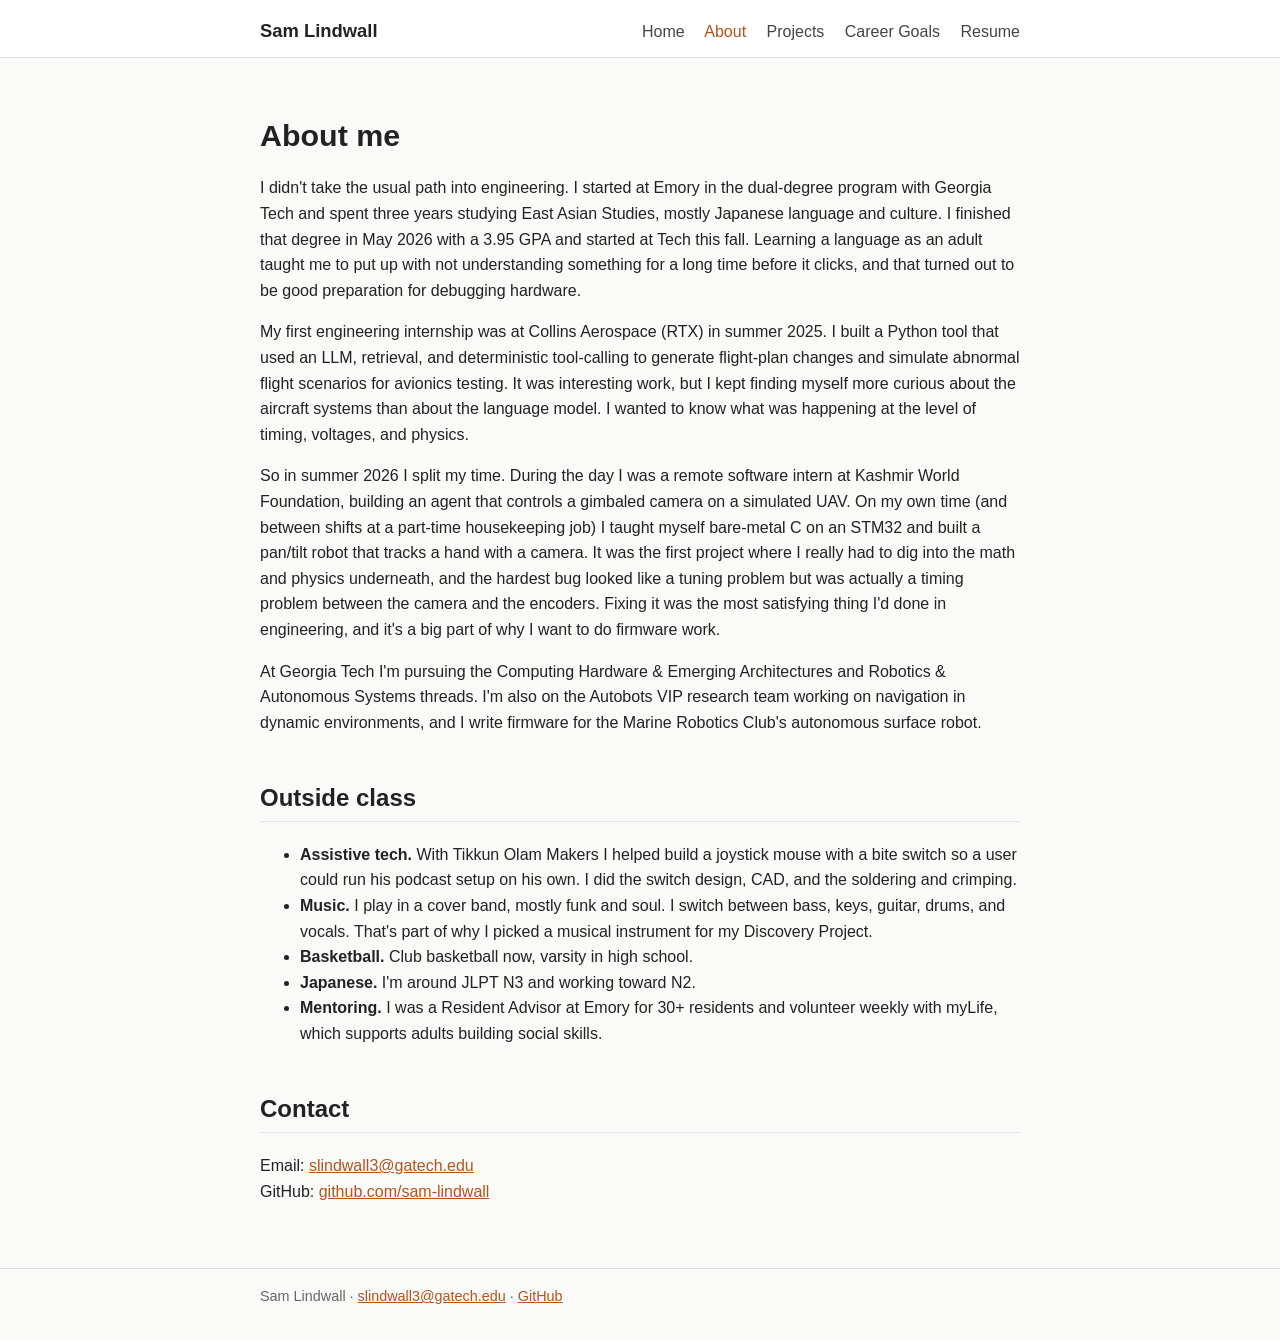
==== about.html @ 856a86d1 "Add files via upload" ====
<!DOCTYPE html>
<html lang="en">
<head>
  <meta charset="utf-8">
  <meta name="viewport" content="width=device-width, initial-scale=1">
  <title>About | Sam Lindwall</title>
  <link rel="stylesheet" href="style.css">
</head>
<body>
<header>
  <div class="wrap">
    <a class="name" href="index.html">Sam Lindwall</a>
    <nav>
      <a href="index.html">Home</a>
      <a href="about.html" class="here">About</a>
      <a href="projects.html">Projects</a>
      <a href="goals.html">Career Goals</a>
      <a href="resume.html">Resume</a>
    </nav>
  </div>
</header>
<main>
  <div class="wrap">
<h1>About me</h1>

<p>I didn't take the usual path into engineering. I started at Emory in the dual-degree program with Georgia Tech and spent three years studying East Asian Studies, mostly Japanese language and culture. I finished that degree in May 2026 with a 3.95 GPA and started at Tech this fall. Learning a language as an adult taught me to put up with not understanding something for a long time before it clicks, and that turned out to be good preparation for debugging hardware.</p>

<p>My first engineering internship was at Collins Aerospace (RTX) in summer 2025. I built a Python tool that used an LLM, retrieval, and deterministic tool-calling to generate flight-plan changes and simulate abnormal flight scenarios for avionics testing. It was interesting work, but I kept finding myself more curious about the aircraft systems than about the language model. I wanted to know what was happening at the level of timing, voltages, and physics.</p>

<p>So in summer 2026 I split my time. During the day I was a remote software intern at Kashmir World Foundation, building an agent that controls a gimbaled camera on a simulated UAV. On my own time (and between shifts at a part-time housekeeping job) I taught myself bare-metal C on an STM32 and built a pan/tilt robot that tracks a hand with a camera. It was the first project where I really had to dig into the math and physics underneath, and the hardest bug looked like a tuning problem but was actually a timing problem between the camera and the encoders. Fixing it was the most satisfying thing I'd done in engineering, and it's a big part of why I want to do firmware work.</p>

<p>At Georgia Tech I'm pursuing the Computing Hardware &amp; Emerging Architectures and Robotics &amp; Autonomous Systems threads. I'm also on the Autobots VIP research team working on navigation in dynamic environments, and I write firmware for the Marine Robotics Club's autonomous surface robot.</p>

<h2>Outside class</h2>
<ul>
  <li><strong>Assistive tech.</strong> With Tikkun Olam Makers I helped build a joystick mouse with a bite switch so a user could run his podcast setup on his own. I did the switch design, CAD, and the soldering and crimping.</li>
  <li><strong>Music.</strong> I play in a cover band, mostly funk and soul. I switch between bass, keys, guitar, drums, and vocals. That's part of why I picked a musical instrument for my Discovery Project.</li>
  <li><strong>Basketball.</strong> Club basketball now, varsity in high school.</li>
  <li><strong>Japanese.</strong> I'm around JLPT N3 and working toward N2.</li>
  <li><strong>Mentoring.</strong> I was a Resident Advisor at Emory for 30+ residents and volunteer weekly with myLife, which supports adults building social skills.</li>
</ul>

<h2>Contact</h2>
<p>Email: <a href="mailto:slindwall3@gatech.edu">slindwall3@gatech.edu</a><br>
GitHub: <a href="https://github.com/sam-lindwall">github.com/sam-lindwall</a></p>

  </div>
</main>
<footer>
  <div class="wrap">
    Sam Lindwall &middot; <a href="mailto:slindwall3@gatech.edu">slindwall3@gatech.edu</a> &middot; <a href="https://github.com/sam-lindwall">GitHub</a>
  </div>
</footer>
</body>
</html>
---- style.css ----
/* Simple shared styles for every page */
body {
  font-family: -apple-system, "Segoe UI", Roboto, Helvetica, Arial, sans-serif;
  line-height: 1.6;
  color: #222;
  background: #fafaf8;
  margin: 0;
}

.wrap {
  max-width: 760px;
  margin: 0 auto;
  padding: 0 20px;
}

header {
  border-bottom: 1px solid #ddd;
  background: #fff;
}

header .wrap {
  display: flex;
  flex-wrap: wrap;
  align-items: baseline;
  justify-content: space-between;
  padding-top: 16px;
  padding-bottom: 12px;
}

.name {
  font-weight: bold;
  font-size: 1.15em;
  color: #222;
  text-decoration: none;
}

nav a {
  margin-left: 16px;
  color: #444;
  text-decoration: none;
}

nav a:hover,
nav a.here {
  color: #b3541e;
}

main {
  padding: 32px 0 48px;
}

h1 { font-size: 1.9em; margin-bottom: 0.3em; }
h2 { margin-top: 1.8em; border-bottom: 1px solid #e5e5e5; padding-bottom: 4px; }
h3 { margin-bottom: 0.2em; }

a { color: #b3541e; }

.sub {
  color: #666;
  margin-top: 0;
}

.card {
  background: #fff;
  border: 1px solid #e2e2e2;
  border-radius: 6px;
  padding: 16px 20px;
  margin: 16px 0;
}

.card h3 { margin-top: 0; }

.tags {
  font-size: 0.85em;
  color: #666;
}

.status {
  display: inline-block;
  font-size: 0.8em;
  background: #fbeee4;
  color: #8a3d12;
  padding: 1px 8px;
  border-radius: 10px;
}

.placeholder {
  border: 2px dashed #ccc;
  color: #888;
  text-align: center;
  padding: 48px 16px;
  border-radius: 6px;
  margin: 16px 0;
}

figure { margin: 20px 0; }
figure img { max-width: 100%; border-radius: 6px; }
figcaption { font-size: 0.9em; color: #666; }

iframe.resume {
  width: 100%;
  height: 900px;
  border: 1px solid #ddd;
}

.button {
  display: inline-block;
  background: #b3541e;
  color: #fff;
  padding: 8px 16px;
  border-radius: 4px;
  text-decoration: none;
}

table { border-collapse: collapse; width: 100%; }
td { padding: 6px 8px; border-bottom: 1px solid #eee; vertical-align: top; }
td:first-child { white-space: nowrap; font-weight: bold; width: 130px; }

footer {
  border-top: 1px solid #ddd;
  font-size: 0.9em;
  color: #666;
  padding: 16px 0 32px;
}

@media (max-width: 560px) {
  nav a { margin-left: 0; margin-right: 14px; }
  iframe.resume { height: 500px; }
}
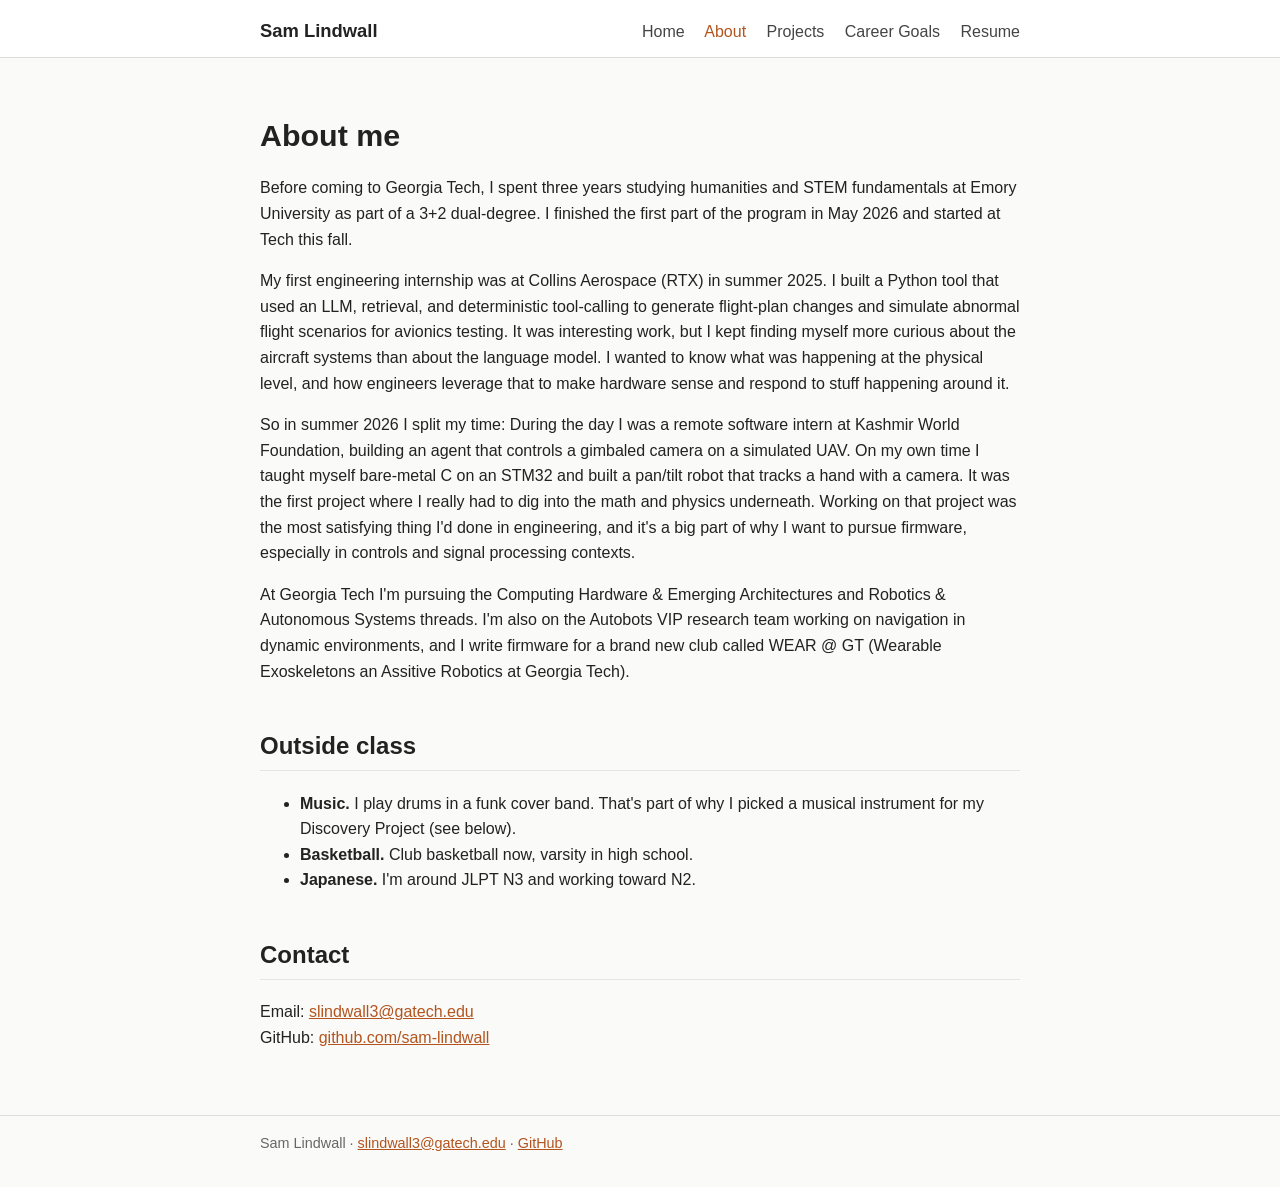
==== commit 503d1695: "Revise About section with updated experiences Updated personal background and project details in the" ====
--- a/about.html
+++ b/about.html
@@ -23,21 +23,19 @@
   <div class="wrap">
 <h1>About me</h1>
 
-<p>I didn't take the usual path into engineering. I started at Emory in the dual-degree program with Georgia Tech and spent three years studying East Asian Studies, mostly Japanese language and culture. I finished that degree in May 2026 with a 3.95 GPA and started at Tech this fall. Learning a language as an adult taught me to put up with not understanding something for a long time before it clicks, and that turned out to be good preparation for debugging hardware.</p>
+<p>Before coming to Georgia Tech, I spent three years studying humanities and STEM fundamentals at Emory University as part of a 3+2 dual-degree. I finished the first part of the program in May 2026 and started at Tech this fall. </p>
 
-<p>My first engineering internship was at Collins Aerospace (RTX) in summer 2025. I built a Python tool that used an LLM, retrieval, and deterministic tool-calling to generate flight-plan changes and simulate abnormal flight scenarios for avionics testing. It was interesting work, but I kept finding myself more curious about the aircraft systems than about the language model. I wanted to know what was happening at the level of timing, voltages, and physics.</p>
+<p>My first engineering internship was at Collins Aerospace (RTX) in summer 2025. I built a Python tool that used an LLM, retrieval, and deterministic tool-calling to generate flight-plan changes and simulate abnormal flight scenarios for avionics testing. It was interesting work, but I kept finding myself more curious about the aircraft systems than about the language model. I wanted to know what was happening at the physical level, and how engineers leverage that to make hardware sense and respond to stuff happening around it. </p>
 
-<p>So in summer 2026 I split my time. During the day I was a remote software intern at Kashmir World Foundation, building an agent that controls a gimbaled camera on a simulated UAV. On my own time (and between shifts at a part-time housekeeping job) I taught myself bare-metal C on an STM32 and built a pan/tilt robot that tracks a hand with a camera. It was the first project where I really had to dig into the math and physics underneath, and the hardest bug looked like a tuning problem but was actually a timing problem between the camera and the encoders. Fixing it was the most satisfying thing I'd done in engineering, and it's a big part of why I want to do firmware work.</p>
+<p>So in summer 2026 I split my time: During the day I was a remote software intern at Kashmir World Foundation, building an agent that controls a gimbaled camera on a simulated UAV. On my own time I taught myself bare-metal C on an STM32 and built a pan/tilt robot that tracks a hand with a camera. It was the first project where I really had to dig into the math and physics underneath. Working on that project was the most satisfying thing I'd done in engineering, and it's a big part of why I want to pursue firmware, especially in controls and signal processing contexts.</p>
 
-<p>At Georgia Tech I'm pursuing the Computing Hardware &amp; Emerging Architectures and Robotics &amp; Autonomous Systems threads. I'm also on the Autobots VIP research team working on navigation in dynamic environments, and I write firmware for the Marine Robotics Club's autonomous surface robot.</p>
+<p>At Georgia Tech I'm pursuing the Computing Hardware &amp; Emerging Architectures and Robotics &amp; Autonomous Systems threads. I'm also on the Autobots VIP research team working on navigation in dynamic environments, and I write firmware for a brand new club called WEAR @ GT (Wearable Exoskeletons an Assitive Robotics at Georgia Tech).</p>
 
 <h2>Outside class</h2>
 <ul>
-  <li><strong>Assistive tech.</strong> With Tikkun Olam Makers I helped build a joystick mouse with a bite switch so a user could run his podcast setup on his own. I did the switch design, CAD, and the soldering and crimping.</li>
-  <li><strong>Music.</strong> I play in a cover band, mostly funk and soul. I switch between bass, keys, guitar, drums, and vocals. That's part of why I picked a musical instrument for my Discovery Project.</li>
+  <li><strong>Music.</strong> I play drums in a funk cover band. That's part of why I picked a musical instrument for my Discovery Project (see below).</li>
   <li><strong>Basketball.</strong> Club basketball now, varsity in high school.</li>
   <li><strong>Japanese.</strong> I'm around JLPT N3 and working toward N2.</li>
-  <li><strong>Mentoring.</strong> I was a Resident Advisor at Emory for 30+ residents and volunteer weekly with myLife, which supports adults building social skills.</li>
 </ul>
 
 <h2>Contact</h2>
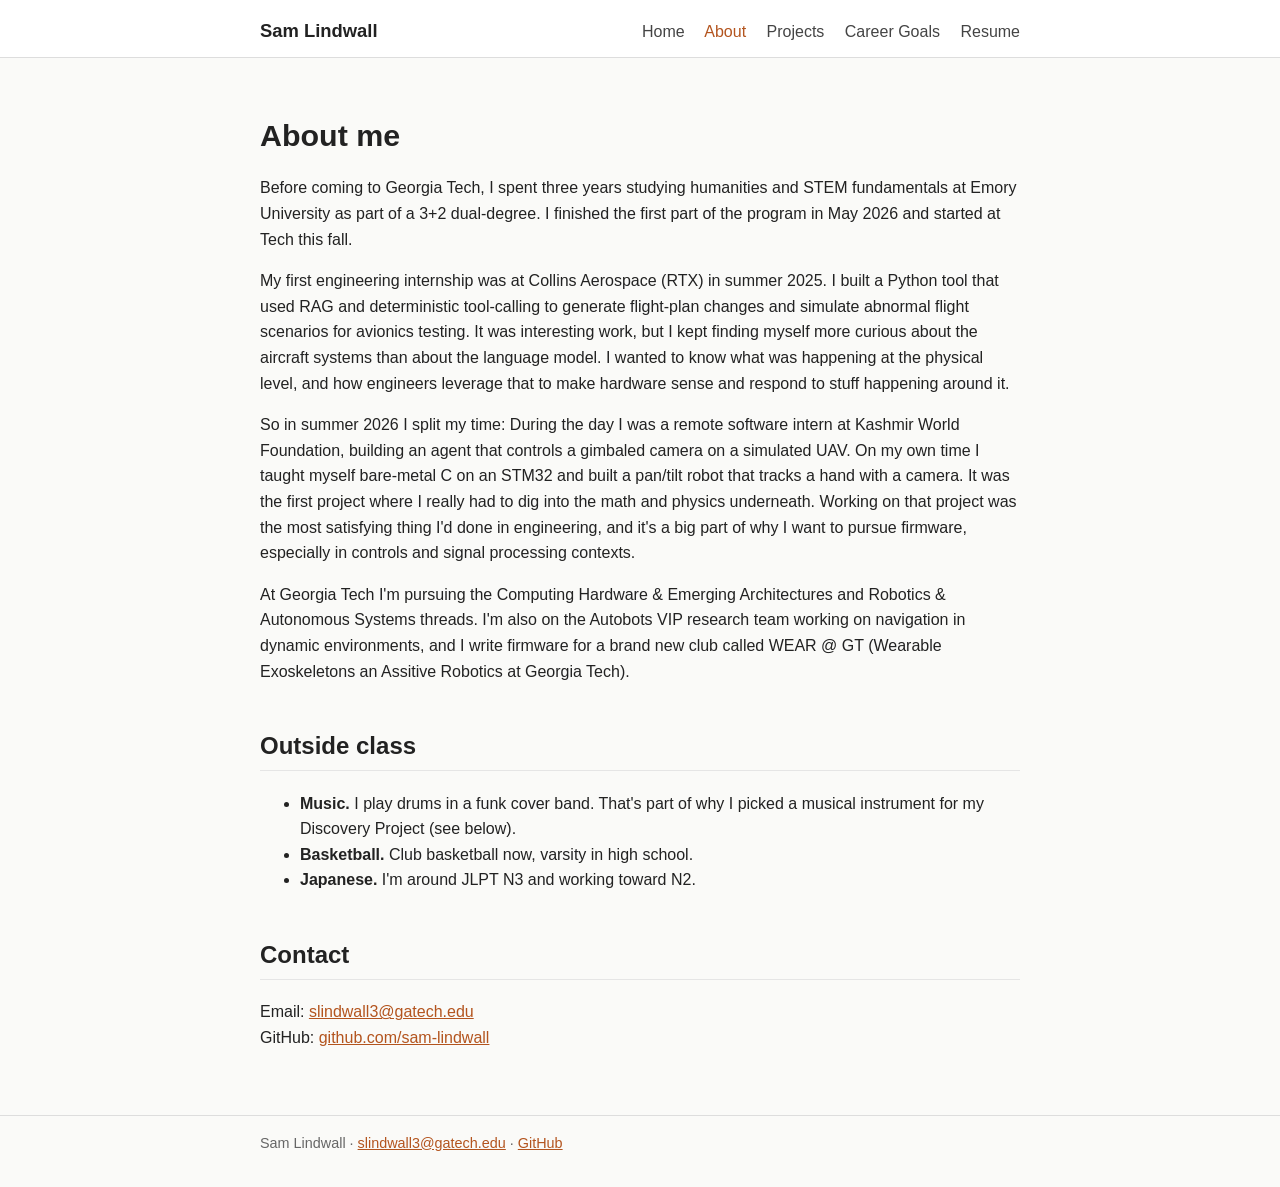
==== commit 9c0c637f: "Update internship description with RAG terminology" ====
--- a/about.html
+++ b/about.html
@@ -25,7 +25,7 @@
 
 <p>Before coming to Georgia Tech, I spent three years studying humanities and STEM fundamentals at Emory University as part of a 3+2 dual-degree. I finished the first part of the program in May 2026 and started at Tech this fall. </p>
 
-<p>My first engineering internship was at Collins Aerospace (RTX) in summer 2025. I built a Python tool that used an LLM, retrieval, and deterministic tool-calling to generate flight-plan changes and simulate abnormal flight scenarios for avionics testing. It was interesting work, but I kept finding myself more curious about the aircraft systems than about the language model. I wanted to know what was happening at the physical level, and how engineers leverage that to make hardware sense and respond to stuff happening around it. </p>
+<p>My first engineering internship was at Collins Aerospace (RTX) in summer 2025. I built a Python tool that used RAG and deterministic tool-calling to generate flight-plan changes and simulate abnormal flight scenarios for avionics testing. It was interesting work, but I kept finding myself more curious about the aircraft systems than about the language model. I wanted to know what was happening at the physical level, and how engineers leverage that to make hardware sense and respond to stuff happening around it. </p>
 
 <p>So in summer 2026 I split my time: During the day I was a remote software intern at Kashmir World Foundation, building an agent that controls a gimbaled camera on a simulated UAV. On my own time I taught myself bare-metal C on an STM32 and built a pan/tilt robot that tracks a hand with a camera. It was the first project where I really had to dig into the math and physics underneath. Working on that project was the most satisfying thing I'd done in engineering, and it's a big part of why I want to pursue firmware, especially in controls and signal processing contexts.</p>
 
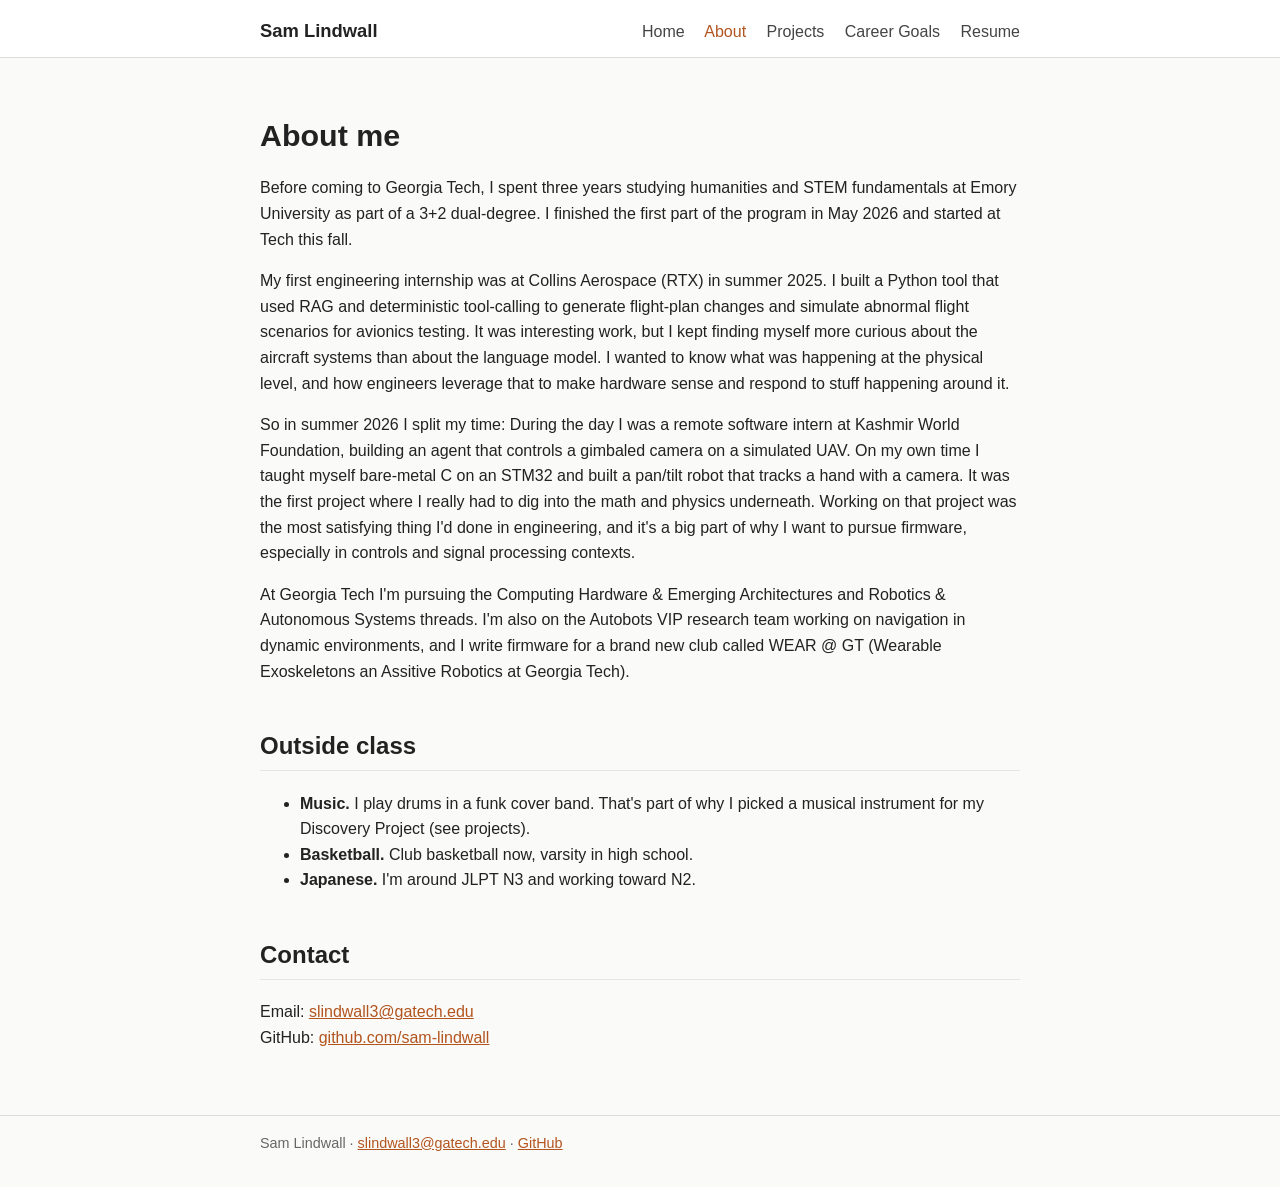
==== commit 10e64f38: "Modify music project reference in about.html Updated text in the 'Outside class' section to referenc" ====
--- a/about.html
+++ b/about.html
@@ -33,7 +33,7 @@
 
 <h2>Outside class</h2>
 <ul>
-  <li><strong>Music.</strong> I play drums in a funk cover band. That's part of why I picked a musical instrument for my Discovery Project (see below).</li>
+  <li><strong>Music.</strong> I play drums in a funk cover band. That's part of why I picked a musical instrument for my Discovery Project (see projects).</li>
   <li><strong>Basketball.</strong> Club basketball now, varsity in high school.</li>
   <li><strong>Japanese.</strong> I'm around JLPT N3 and working toward N2.</li>
 </ul>
